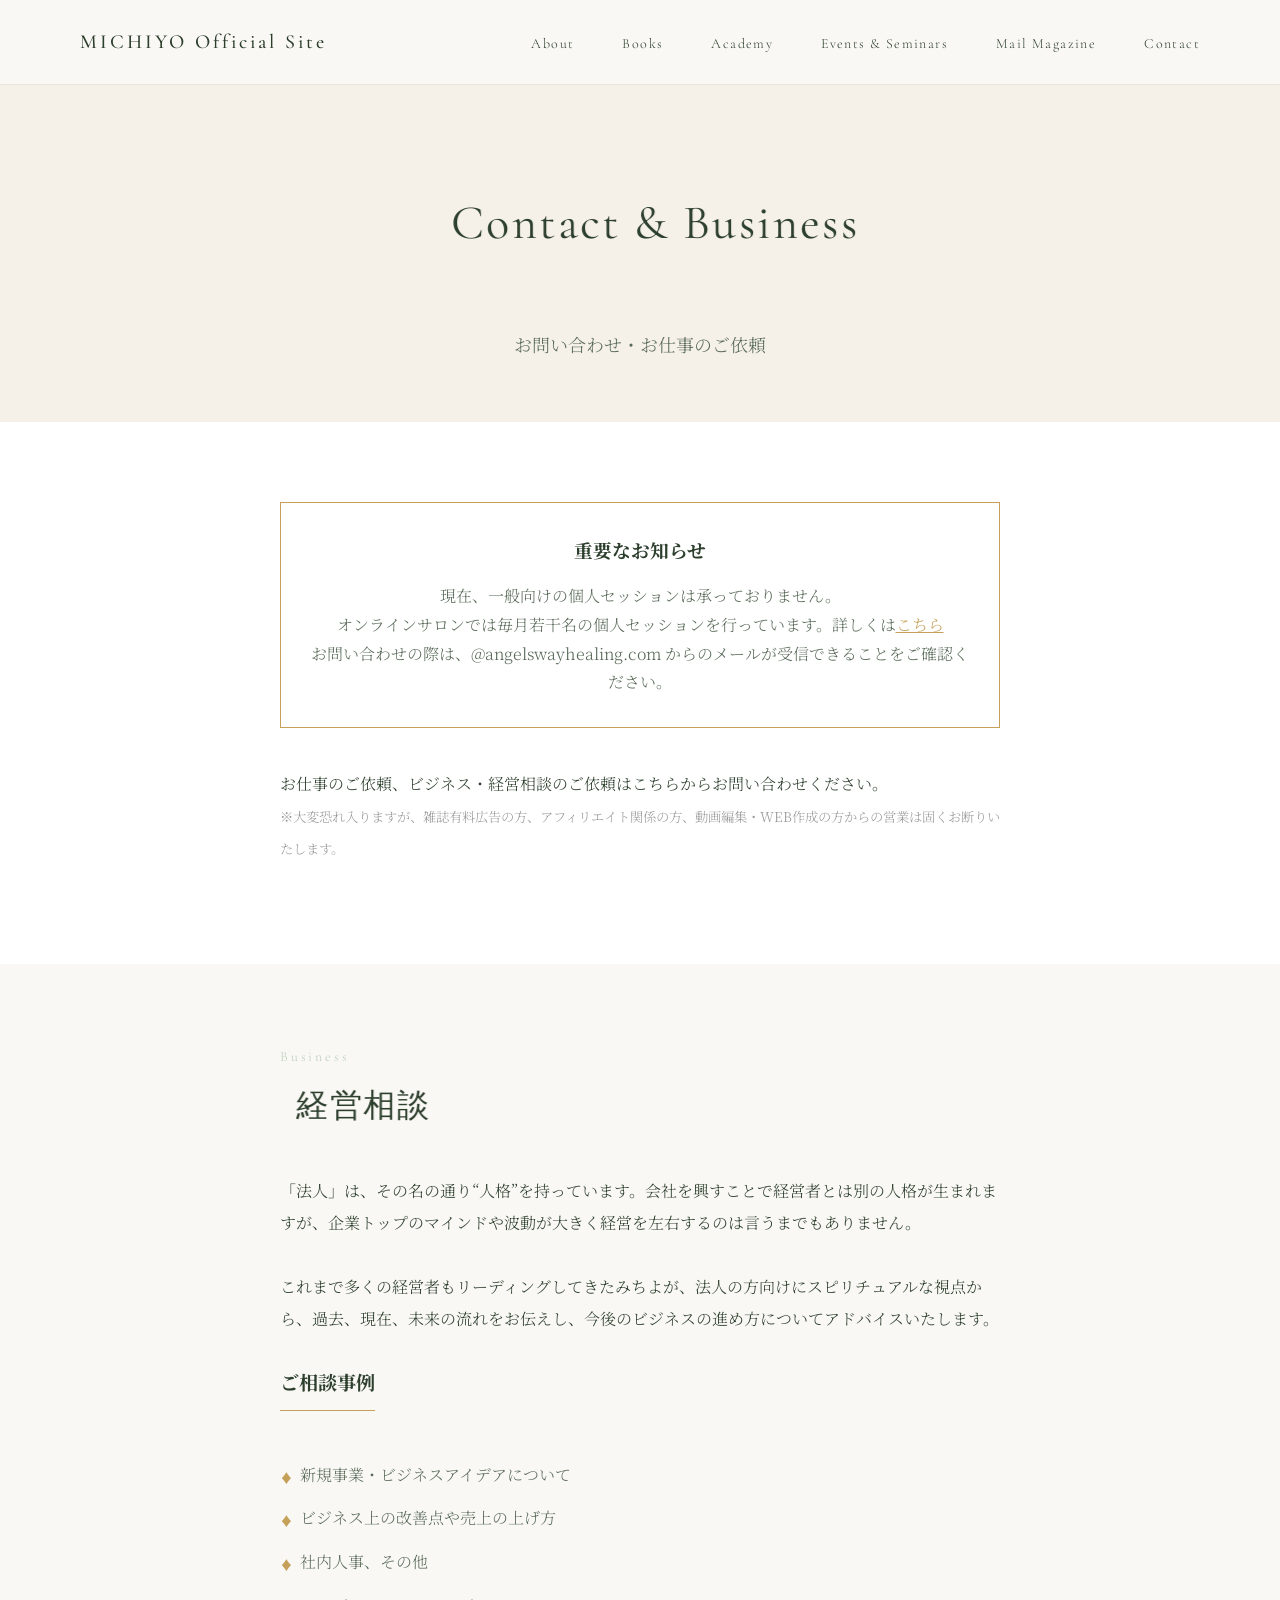
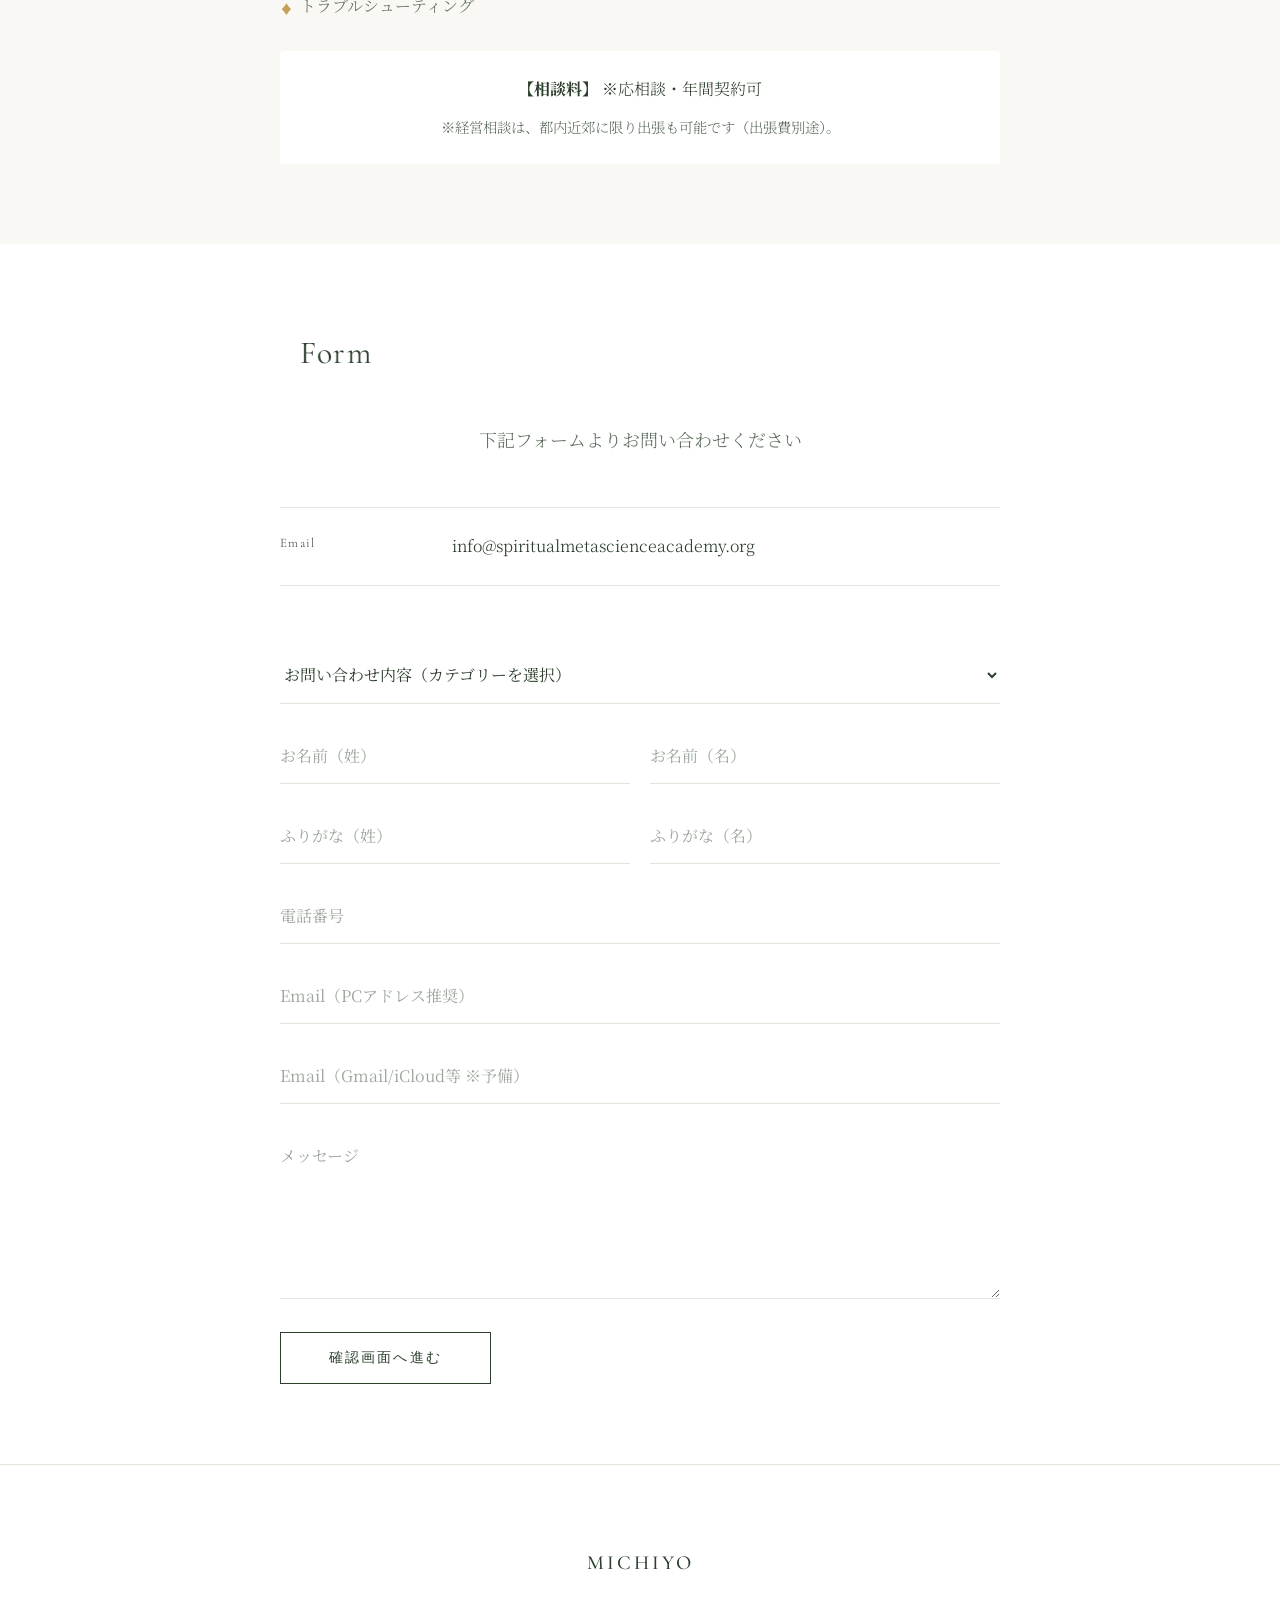
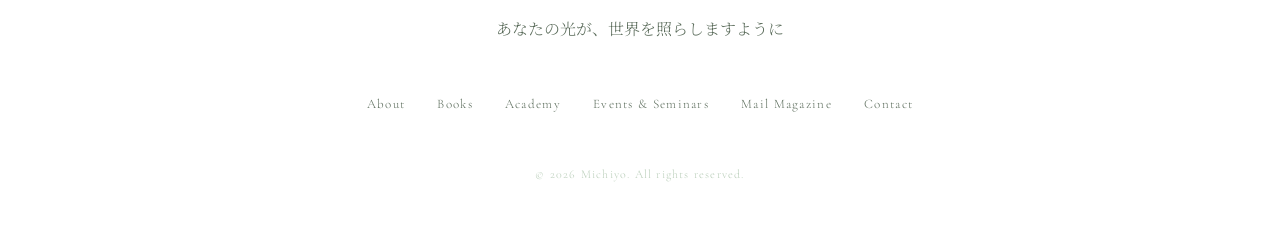
==== contact.html @ 3edd94bf "2026年1月23日みちよLP" ====
<!DOCTYPE html>
<html lang="ja">

<head>
    <meta charset="UTF-8">
    <meta name="viewport" content="width=device-width, initial-scale=1.0">
    <title>Contact & Business Consulting - MICHIYO Official Site</title>
    <meta name="description" content="お問い合わせ、取材・執筆ご依頼、法人向け経営相談について。">
    <link rel="stylesheet" href="styles.css?v=2">
    <link rel="preconnect" href="https://fonts.googleapis.com">
    <link rel="preconnect" href="https://fonts.gstatic.com" crossorigin>
    <link rel="icon" type="image/png" href="./favicon.png?v=4">
    <link
        href="https://fonts.googleapis.com/css2?family=Noto+Serif+JP:wght@200;300;400;500;600;700&family=Cormorant+Garamond:wght@300;400;500;600;700&family=Pinyon+Script&display=swap"
        rel="stylesheet">
    <style>
        .page-header {
            padding-top: 180px;
            padding-bottom: 60px;
            text-align: center;
            background: var(--color-beige);
        }

        .content-section {
            padding: 80px 0;
            background: var(--color-white);
        }

        .consulting-section {
            background: var(--color-cream);
            padding: 80px 0;
        }

        .notice-box {
            border: 1px solid var(--color-gold);
            padding: 30px;
            margin-bottom: 40px;
            text-align: center;
            background: rgba(255, 255, 255, 0.5);
        }

        .consulting-list {
            list-style: none;
            margin: 30px 0;
        }

        .consulting-list li {
            padding-left: 20px;
            position: relative;
            margin-bottom: 15px;
            color: var(--color-text-light);
            line-height: 1.8;
        }

        .consulting-list li::before {
            content: '♦';
            position: absolute;
            left: 0;
            color: var(--color-gold);
            font-size: 0.8em;
            top: 5px;
        }

        .consulting-fee {
            background: var(--color-white);
            padding: 24px;
            text-align: center;
            margin-top: 30px;
            border-radius: 4px;
        }
    </style>
</head>

<body>
    <!-- ナビゲーション -->
    <nav class="navbar">
        <div class="nav-container">
            <a href="index.html#home" class="nav-logo">MICHIYO Official Site</a>
            <ul class="nav-menu" id="nav-menu">
                <li><a href="index.html#about" class="nav-link">About</a></li>
                <li><a href="index.html#books" class="nav-link">Books</a></li>
                <li><a href="index.html#academy" class="nav-link">Academy</a></li>
                <li><a href="index.html#courses" class="nav-link">Events & Seminars</a></li>
                <li><a href="index.html#message" class="nav-link">Mail Magazine</a></li>
                <li><a href="contact.html" class="nav-link">Contact</a></li>
            </ul>
            <div class="hamburger" id="hamburger">
                <span></span>
                <span></span>
            </div>
        </div>
    </nav>

    <!-- Page Header -->
    <header class="page-header">
        <div class="container">
            <h1 class="section-title">Contact & Business</h1>
            <p class="section-intro" style="margin-bottom: 0;">お問い合わせ・お仕事のご依頼</p>
        </div>
    </header>

    <!-- Main Content -->
    <main>
        <!-- Notice Section -->
        <section class="content-section">
            <div class="container-narrow">
                <div class="notice-box">
                    <h3 style="margin-bottom: 15px; color: var(--color-text);">重要なお知らせ</h3>
                    <p style="color: var(--color-text-light); line-height: 1.8;">
                        現在、一般向けの個人セッションは承っておりません。<br>
                        オンラインサロンでは毎月若干名の個人セッションを行っています。詳しくは<a href="https://lounge.dmm.com/detail/1986/" target="_blank"
                            rel="noopener noreferrer"
                            style="color: var(--color-gold); text-decoration: underline;">こちら</a><br>
                        お問い合わせの際は、@angelswayhealing.com からのメールが受信できることをご確認ください。
                    </p>
                </div>

                <div class="text-content">
                    <p style="margin-bottom: 20px; line-height: 2;">
                        お仕事のご依頼、ビジネス・経営相談のご依頼はこちらからお問い合わせください。<br>
                        <small
                            style="color: #999;">※大変恐れ入りますが、雑誌有料広告の方、アフィリエイト関係の方、動画編集・WEB作成の方からの営業は固くお断りいたします。</small>
                    </p>
                </div>
            </div>
        </section>

        <!-- Business Consulting Section -->
        <section class="consulting-section">
            <div class="container-narrow">
                <div class="section-number">Business</div>
                <h2 class="section-title" style="font-size: 2rem; margin-bottom: 40px;">経営相談</h2>

                <p style="line-height: 2; margin-bottom: 30px;">
                    「法人」は、その名の通り“人格”を持っています。会社を興すことで経営者とは別の人格が生まれますが、企業トップのマインドや波動が大きく経営を左右するのは言うまでもありません。<br><br>
                    これまで多くの経営者もリーディングしてきたみちよが、法人の方向けにスピリチュアルな視点から、過去、現在、未来の流れをお伝えし、今後のビジネスの進め方についてアドバイスいたします。
                </p>

                <h3
                    style="font-size: 1.2rem; margin-bottom: 20px; border-bottom: 1px solid var(--color-gold); padding-bottom: 10px; display: inline-block;">
                    ご相談事例</h3>
                <ul class="consulting-list">
                    <li>新規事業・ビジネスアイデアについて</li>
                    <li>ビジネス上の改善点や売上の上げ方</li>
                    <li>社内人事、その他</li>
                    <li>トラブルシューティング</li>
                </ul>

                <div class="consulting-fee">
                    <p><strong>【相談料】</strong> ※応相談・年間契約可</p>
                    <p style="font-size: 0.9em; margin-top: 10px; color: var(--color-text-light);">
                        ※経営相談は、都内近郊に限り出張も可能です（出張費別途）。</p>
                </div>
            </div>
        </section>

        <!-- Contact Form Section -->
        <section class="content-section" id="form">
            <div class="container-narrow">
                <h2 class="section-title" style="font-size: 2rem; margin-bottom: 40px;">Form</h2>
                <p class="section-intro" style="margin-bottom: 50px;">
                    下記フォームよりお問い合わせください
                </p>

                <div class="contact-info">
                    <div class="info-row">
                        <span class="info-label">Email</span>
                        <a href="mailto:info@spiritualmetascienceacademy.org"
                            class="info-value">info@spiritualmetascienceacademy.org</a>
                    </div>
                </div>

                <form class="contact-form" id="contact-form" action="https://ssl.formman.com/t/UVAS/validate"
                    method="post">
                    <!-- Formman Hidden Fields -->
                    <input type="hidden" name="ac" value="validate">
                    <!-- Note: sessID might be dynamic, but trying with the captured one. If it expires, user might need to use the form link directly. -->
                    <input type="hidden" name="sessID" value="8d919eaa7c3160d5641aaef59b17b1d9">
                    <input type="hidden" name="cookie" value="1">

                    <div class="form-row">
                        <select id="subject" name="0" required>
                            <option value="">お問い合わせ内容（カテゴリーを選択）</option>
                            <option value="一般社団法人スピリチュアルメタサイエンスアカデミーに関するお問い合わせ">一般社団法人SMAに関するお問い合わせ</option>
                            <option value="経営相談に関するお問い合わせ">経営相談に関するお問い合わせ</option>
                            <option value="お仕事・ビジネスのお問い合わせ">お仕事・ビジネスのお問い合わせ</option>
                            <option value="取材・執筆依頼に関するお問い合わせ">取材・執筆依頼に関するお問い合わせ</option>
                            <option value="その他">その他</option>
                        </select>
                    </div>

                    <div class="form-row" style="display: flex; gap: 20px;">
                        <input type="text" name="1_a" placeholder="お名前（姓）" required style="width: 100%;">
                        <input type="text" name="1_b" placeholder="お名前（名）" required style="width: 100%;">
                    </div>

                    <div class="form-row" style="display: flex; gap: 20px;">
                        <input type="text" name="2_a" placeholder="ふりがな（姓）" required style="width: 100%;">
                        <input type="text" name="2_b" placeholder="ふりがな（名）" required style="width: 100%;">
                    </div>

                    <div class="form-row">
                        <input type="tel" name="3" placeholder="電話番号" required>
                    </div>

                    <div class="form-row">
                        <input type="email" name="4" placeholder="Email（PCアドレス推奨）" required>
                    </div>

                    <div class="form-row">
                        <input type="email" name="5" placeholder="Email（Gmail/iCloud等 ※予備）" required>
                    </div>

                    <div class="form-row">
                        <textarea id="message" name="6" rows="6" placeholder="メッセージ" required></textarea>
                    </div>

                    <button type="submit" class="submit-btn">確認画面へ進む</button>
                </form>
            </div>
        </section>
    </main>

    <!-- Footer -->
    <footer class="footer">
        <div class="footer-content">
            <div class="footer-logo">MICHIYO</div>

            <p class="footer-message">
                あなたの光が、世界を照らしますように
            </p>

            <nav class="footer-nav">
                <a href="index.html#about">About</a>
                <a href="index.html#books">Books</a>
                <a href="index.html#academy">Academy</a>
                <a href="index.html#courses">Events & Seminars</a>
                <a href="index.html#message">Mail Magazine</a>
                <a href="contact.html">Contact</a>
            </nav>

            <p class="copyright">© 2026 Michiyo. All rights reserved.</p>
        </div>
    </footer>

    <script src="script.js"></script>
</body>

</html>
---- styles.css ----
﻿/* ===================================
   リセット & 基本設定
   =================================== */
* {
    margin: 0;
    padding: 0;
    box-sizing: border-box;
}

:root {
    /* カラーパレット - 明るく洗練された色調 */
    --color-white: #FFFFFF;
    --color-cream: #FAF8F5;
    --color-beige: #F5F1E8;
    --color-light-green: #D4E6D4;
    --color-sage: #B8CDB8;
    --color-olive: #8B9D83;
    --color-text: #2C3E2C;
    --color-text-light: #5A6B5A;
    --color-border: #E8E4DC;
    --color-gold: #C5A059;

    /* フォント */
    --font-serif: 'Noto Serif JP', serif;
    --font-sans: 'Cormorant Garamond', serif;
    --font-english: 'Cormorant Garamond', serif;

    /* スペーシング */
    --section-padding: 120px;
    --container-max: 1200px;
    --container-narrow: 800px;
}

html {
    scroll-behavior: smooth;
    font-size: 16px;
}

body {
    font-family: var(--font-serif);
    color: var(--color-text);
    background: var(--color-cream);
    line-height: 1.8;
    font-weight: 300;
    -webkit-font-smoothing: antialiased;
    -moz-osx-font-smoothing: grayscale;
}

/* ===================================
   コンテナ
   =================================== */
.container {
    max-width: var(--container-max);
    margin: 0 auto;
    padding: 0 40px;
}

.container-wide {
    max-width: 1400px;
    margin: 0 auto;
    padding: 0 40px;
}

.container-narrow {
    max-width: var(--container-narrow);
    margin: 0 auto;
    padding: 0 40px;
}

/* ===================================
   ナビゲーション
   =================================== */
.navbar {
    position: fixed;
    top: 0;
    left: 0;
    right: 0;
    z-index: 1000;
    background: rgba(250, 248, 245, 0.95);
    backdrop-filter: blur(10px);
    border-bottom: 1px solid var(--color-border);
    transition: all 0.3s ease;
}

.nav-container {
    max-width: var(--container-max);
    margin: 0 auto;
    padding: 24px 40px;
    display: flex;
    justify-content: space-between;
    align-items: center;
}

.nav-logo {
    font-family: var(--font-sans);
    font-size: 20px;
    font-weight: 500;
    letter-spacing: 0.15em;
    color: var(--color-text);
    text-decoration: none;
    transition: opacity 0.3s ease;
}

.nav-logo:hover {
    opacity: 0.6;
}

.nav-menu {
    display: flex;
    gap: 48px;
    list-style: none;
}

.nav-link {
    font-family: var(--font-sans);
    font-size: 14px;
    letter-spacing: 0.1em;
    color: var(--color-text);
    text-decoration: none;
    transition: color 0.3s ease;
    position: relative;
}

.nav-link::after {
    content: '';
    position: absolute;
    bottom: -4px;
    left: 0;
    width: 0;
    height: 1px;
    background: var(--color-olive);
    transition: width 0.3s ease;
}

.nav-link:hover {
    color: var(--color-olive);
}

.nav-link:hover::after {
    width: 100%;
}

.hamburger {
    display: none;
    flex-direction: column;
    gap: 6px;
    cursor: pointer;
}

.hamburger span {
    width: 24px;
    height: 1px;
    background: var(--color-text);
    transition: all 0.3s ease;
}

/* ===================================
   ヒーローセクション
   =================================== */
.hero {
    position: relative;
    height: 100vh;
    min-height: 700px;
    display: flex;
    align-items: center;
    justify-content: flex-start;
    overflow: hidden;
}

.hero-image-wrapper {
    position: absolute;
    top: 0;
    left: 0;
    width: 100%;
    height: 100%;
    opacity: 0;
    animation: fadeInImage 1.5s ease-out 0.3s forwards;
}

.hero-image {
    width: 100%;
    height: 100%;
    object-fit: cover;
    object-position: center;
}

.hero-overlay {
    position: absolute;
    top: 0;
    left: 0;
    width: 100%;
    height: 100%;
    background: linear-gradient(90deg,
            rgba(250, 248, 245, 0.4) 0%,
            rgba(250, 248, 245, 0.1) 60%,
            rgba(212, 230, 212, 0.1) 100%);
}

.hero-content {
    position: relative;
    z-index: 2;
    text-align: left;
    max-width: 600px;
    padding: 0 40px;
    margin-left: 8%;
    opacity: 0;
    animation: fadeInUp 1.2s ease-out 0.8s forwards;
}

.hero-title {
    font-family: var(--font-serif);
    font-size: clamp(24px, 4vw, 42px);
    font-weight: 300;
    line-height: 1.6;
    color: var(--color-text);
    margin-bottom: 24px;
}

.title-line {
    display: block;
}

/* ===================================
   サインアニメーション
   =================================== */
.hero-signature {
    font-family: 'Pinyon Script', cursive;
    font-size: 64px;
    color: var(--color-text);
    margin: 16px 0 24px;
    opacity: 0;
    clip-path: polygon(0 0, 0 100%, 0 100%, 0 0);
    animation: drawSignature 2s ease-in-out 1.2s forwards, fadeIn 0.5s ease-out 1.2s forwards;
    transform: rotate(-3deg);
    transform-origin: left center;
}

@keyframes drawSignature {
    0% {
        clip-path: polygon(0 0, 0 100%, 0 100%, 0 0);
    }

    100% {
        clip-path: polygon(0 0, 0 100%, 100% 100%, 100% 0);
    }
}

.hero-subtitle {
    font-family: var(--font-sans);
    font-size: 13px;
    letter-spacing: 0.2em;
    color: var(--color-text);
    font-weight: 400;
    opacity: 0;
    animation: fadeInUp 1s ease-out 2.5s forwards;
}

.scroll-indicator {
    position: absolute;
    bottom: 40px;
    left: 8%;
    transform: none;
    display: flex;
    flex-direction: column;
    align-items: center;
    opacity: 0;
    animation: fadeIn 1s ease-out 1.5s forwards;
    z-index: 10;
    padding-left: 40px;
}

.scroll-indicator span {
    font-family: var(--font-sans);
    font-size: 12px;
    letter-spacing: 0.2em;
    color: var(--color-text-light);
}

.scroll-line {
    width: 1px;
    height: 40px;
    background: var(--color-olive);
    animation: scrollAnimation 2s ease-in-out infinite;
}

@keyframes scrollAnimation {

    0%,
    100% {
        opacity: 0;
        transform: translateY(0);
    }

    50% {
        opacity: 1;
        transform: translateY(10px);
    }
}

/* ===================================
   セクション共通
   =================================== */
section {
    padding: var(--section-padding) 0;
    position: relative;
}

.section-number {
    font-family: var(--font-sans);
    font-size: 14px;
    letter-spacing: 0.2em;
    color: var(--color-sage);
    margin-bottom: 8px;
}

.section-title {
    font-family: var(--font-sans);
    font-size: clamp(36px, 4vw, 48px);
    font-weight: 400;
    letter-spacing: 0.05em;
    color: var(--color-text);
    margin-bottom: 60px;
}

.section-intro {
    font-size: 18px;
    line-height: 2;
    color: var(--color-text-light);
    margin-bottom: 80px;
    text-align: center;
}

/* ===================================
   About
   =================================== */
.about {
    background: var(--color-white);
}

.about-content {
    display: grid;
    grid-template-columns: 1.2fr 1fr;
    gap: 80px;
    align-items: start;
}

.about-lead {
    font-size: 28px;
    line-height: 2;
    margin-bottom: 48px;
    font-weight: 400;
    color: var(--color-text);
}

.about-description {
    margin-bottom: 60px;
}

.about-description p {
    font-size: 16px;
    line-height: 2;
    color: var(--color-text-light);
    margin-bottom: 24px;
}

.about-profile h3 {
    font-size: 18px;
    font-weight: 500;
    margin-bottom: 24px;
    color: var(--color-text);
}

.about-profile ul {
    list-style: none;
}

.about-profile li {
    font-size: 15px;
    line-height: 2;
    color: var(--color-text-light);
    padding-left: 20px;
    position: relative;
    margin-bottom: 12px;
}

.about-profile li::before {
    content: '—';
    position: absolute;
    left: 0;
    color: var(--color-sage);
}

.about-image {
    position: relative;
    padding-top: 133%;
}

.image-frame {
    position: absolute;
    top: 0;
    left: 0;
    width: 100%;
    height: 100%;
    background: linear-gradient(135deg, var(--color-light-green), var(--color-beige));
    border-radius: 2px;
}

/* ===================================
   About Updates
   =================================== */
.about-name {
    font-family: var(--font-serif);
    font-size: 2.2rem;
    margin-bottom: 2rem;
    color: var(--color-text);
    line-height: 1.3;
}

.about-name span {
    display: block;
    font-size: 1.1rem;
    font-family: var(--font-sans);
    margin-top: 0.8rem;
    color: var(--color-gold);
    font-weight: 500;
}

.about-actions {
    margin-top: 2.5rem;
}

.btn-outline {
    display: inline-block;
    padding: 0.8rem 2rem;
    border: 1px solid var(--color-gold);
    color: var(--color-gold);
    text-decoration: none;
    font-family: var(--font-english);
    letter-spacing: 0.1em;
    transition: all 0.3s ease;
    font-size: 0.9rem;
}

.btn-outline:hover {
    background: var(--color-gold);
    color: var(--color-white);
}

/* ===================================
   Books
   =================================== */
.books {
    position: relative;
    background: var(--color-beige);
    overflow: hidden;
    /* Ensure pseudo-element doesn't overflow */
}

.books::before {
    content: '';
    position: absolute;
    top: 0;
    left: 0;
    width: 100%;
    height: 100%;
    background-image: url('images/books_bg_new.jpg');
    background-size: cover;
    background-position: center;
    opacity: 0.15;
    /* Make it faint using opacity */
    pointer-events: none;
    /* Ensure clicks go through to content */
}

.books-grid {
    display: grid;
    grid-template-columns: repeat(auto-fill, minmax(180px, 1fr));
    gap: 40px;
    padding: 20px 0;
}

.book-item {
    display: block;
    text-decoration: none;
    transition: transform 0.3s ease;
}

.book-item img {
    width: 100%;
    height: auto;
    display: block;
    box-shadow: 0 10px 20px rgba(0, 0, 0, 0.1);
    transition: all 0.3s ease;
    border-radius: 2px;
}

.book-item:hover {
    transform: translateY(-8px);
}

.book-item:hover img {
    box-shadow: 0 15px 30px rgba(0, 0, 0, 0.15);
}

/* ===================================
   Oracle
   =================================== */
.oracle {
    background: var(--color-white);
}

.oracle-layout {
    display: grid;
    grid-template-columns: 1fr 1fr;
    gap: 100px;
    align-items: center;
}

.oracle-visual {
    position: relative;
    height: 600px;
    display: flex;
    align-items: center;
    justify-content: center;
}

.oracle-cards {
    position: relative;
    width: 100%;
    height: 100%;
    display: flex;
    align-items: center;
    justify-content: center;
}

.oracle-card {
    position: absolute;
    width: 280px;
    height: 400px;
    background: var(--color-white);
    border: 1px solid var(--color-border);
    border-radius: 2px;
    display: flex;
    align-items: center;
    justify-content: center;
    transition: all 0.4s ease;
    box-shadow: 0 4px 24px rgba(0, 0, 0, 0.06);
}

.card-1 {
    transform: rotate(-8deg) translateX(-40px);
    z-index: 3;
}

.card-2 {
    transform: rotate(0deg);
    z-index: 2;
}

.card-3 {
    transform: rotate(8deg) translateX(40px);
    z-index: 1;
}

.oracle-card:hover {
    transform: scale(1.05) rotate(0deg) !important;
    z-index: 10;
    box-shadow: 0 8px 32px rgba(0, 0, 0, 0.12);
}

.card-title {
    font-size: 18px;
    font-weight: 500;
    color: var(--color-text);
    letter-spacing: 0.05em;
}

.oracle-content {
    padding: 60px 0;
}

.oracle-lead {
    font-size: 24px;
    line-height: 2;
    margin-bottom: 32px;
    font-weight: 400;
}

.oracle-description {
    font-size: 16px;
    line-height: 2;
    color: var(--color-text-light);
    margin-bottom: 40px;
}

.oracle-features {
    list-style: none;
}

.oracle-features li {
    font-size: 15px;
    line-height: 2;
    color: var(--color-text-light);
    padding-left: 20px;
    position: relative;
    margin-bottom: 8px;
}

.oracle-features li::before {
    content: '—';
    position: absolute;
    left: 0;
    color: var(--color-sage);
}

/* ===================================
   Courses
   =================================== */
.courses {
    background: var(--color-light-green);
}

.courses-list {
    display: flex;
    flex-direction: column;
    gap: 1px;
    background: var(--color-border);
}

.course-item {
    background: var(--color-white);
    padding: 48px;
    transition: background 0.3s ease;
}

.course-item:hover {
    background: var(--color-cream);
}

.course-header {
    display: flex;
    justify-content: space-between;
    align-items: baseline;
    margin-bottom: 20px;
    gap: 24px;
}

.course-title {
    font-size: 22px;
    font-weight: 500;
    color: var(--color-text);
}

.course-duration {
    font-family: var(--font-sans);
    font-size: 13px;
    letter-spacing: 0.1em;
    color: var(--color-text-light);
    white-space: nowrap;
}

.course-description {
    font-size: 15px;
    line-height: 2;
    color: var(--color-text-light);
}

/* ===================================
   Message
   =================================== */
.message {
    background: var(--color-white);
}

.message-grid {
    display: grid;
    grid-template-columns: repeat(3, 1fr);
    gap: 48px;
}

.message-item {
    border-top: 1px solid var(--color-border);
    padding-top: 24px;
}

.message-date {
    font-family: var(--font-sans);
    font-size: 12px;
    letter-spacing: 0.1em;
    color: var(--color-sage);
    display: block;
    margin-bottom: 16px;
}

.message-title {
    font-size: 20px;
    font-weight: 500;
    margin-bottom: 16px;
    color: var(--color-text);
}

.message-excerpt {
    font-size: 15px;
    line-height: 1.9;
    color: var(--color-text-light);
}

/* ===================================
   Contact
   =================================== */
.contact {
    background: var(--color-beige);
}

.contact-intro {
    text-align: center;
    font-size: 18px;
    line-height: 2;
    color: var(--color-text-light);
    margin-bottom: 60px;
}

.contact-info {
    margin-bottom: 60px;
}

.info-row {
    display: grid;
    grid-template-columns: 140px 1fr;
    gap: 32px;
    padding: 24px 0;
    border-bottom: 1px solid var(--color-border);
}

.info-row:first-child {
    border-top: 1px solid var(--color-border);
}

.info-label {
    font-family: var(--font-sans);
    font-size: 13px;
    letter-spacing: 0.1em;
    color: var(--color-text);
}

.info-value {
    font-size: 16px;
    color: var(--color-text);
    text-decoration: none;
    transition: color 0.3s ease;
}

.info-value:hover {
    color: var(--color-olive);
}

.info-text {
    font-size: 15px;
    color: var(--color-text-light);
}

.contact-form {
    display: flex;
    flex-direction: column;
    gap: 24px;
}

.form-row input,
.form-row select,
.form-row textarea {
    width: 100%;
    padding: 16px 0;
    border: none;
    border-bottom: 1px solid var(--color-border);
    background: transparent;
    font-family: var(--font-serif);
    font-size: 16px;
    color: var(--color-text);
    transition: border-color 0.3s ease;
}

.form-row input::placeholder,
.form-row textarea::placeholder {
    color: var(--color-text-light);
    opacity: 0.6;
}

.form-row input:focus,
.form-row select:focus,
.form-row textarea:focus {
    outline: none;
    border-bottom-color: var(--color-olive);
}

.form-row textarea {
    resize: vertical;
    min-height: 120px;
}

.submit-btn {
    align-self: flex-start;
    padding: 16px 48px;
    border: 1px solid var(--color-text);
    background: transparent;
    font-family: var(--font-sans);
    font-size: 14px;
    letter-spacing: 0.15em;
    color: var(--color-text);
    cursor: pointer;
    transition: all 0.3s ease;
}

.submit-btn:hover {
    background: var(--color-text);
    color: var(--color-white);
}

/* ===================================
   Footer
   =================================== */
.footer {
    background: var(--color-white);
    padding: 80px 0 40px;
    border-top: 1px solid var(--color-border);
}

.footer-content {
    max-width: var(--container-max);
    margin: 0 auto;
    padding: 0 40px;
    text-align: center;
}

.footer-logo {
    font-family: var(--font-sans);
    font-size: 20px;
    font-weight: 500;
    letter-spacing: 0.15em;
    margin-bottom: 32px;
    color: var(--color-text);
}

.footer-message {
    font-size: 16px;
    line-height: 2;
    color: var(--color-text-light);
    margin-bottom: 48px;
}

.footer-nav {
    display: flex;
    justify-content: center;
    gap: 32px;
    margin-bottom: 48px;
    flex-wrap: wrap;
}

.footer-nav a {
    font-family: var(--font-sans);
    font-size: 13px;
    letter-spacing: 0.1em;
    color: var(--color-text-light);
    text-decoration: none;
    transition: color 0.3s ease;
}

.footer-nav a:hover {
    color: var(--color-olive);
}

.copyright {
    font-family: var(--font-sans);
    font-size: 12px;
    letter-spacing: 0.1em;
    color: var(--color-sage);
}

/* ===================================
   レスポンシブデザイン
   =================================== */
@media (max-width: 1024px) {
    :root {
        --section-padding: 80px;
    }

    .about-content,
    .oracle-layout {
        grid-template-columns: 1fr;
        gap: 60px;
    }

    .books-grid {
        grid-template-columns: repeat(2, 1fr);
    }

    .message-grid {
        grid-template-columns: 1fr;
    }
}

@media (max-width: 768px) {
    :root {
        --section-padding: 60px;
    }

    .container,
    .container-wide,
    .container-narrow {
        padding: 0 24px;
    }

    .nav-container {
        padding: 20px 24px;
    }

    .nav-menu {
        position: fixed;
        top: 71px;
        left: -100%;
        width: 100%;
        height: calc(100vh - 71px);
        flex-direction: column;
        background: var(--color-cream);
        padding: 40px 24px;
        gap: 32px;
        transition: left 0.3s ease;
        border-top: 1px solid var(--color-border);
    }

    .nav-menu.active {
        left: 0;
    }

    .hamburger {
        display: flex;
    }

    .books-grid {
        grid-template-columns: 1fr;
    }

    .oracle-visual {
        height: 450px;
    }

    .oracle-card {
        width: 220px;
        height: 320px;
    }

    .course-header {
        flex-direction: column;
        align-items: flex-start;
        gap: 12px;
    }

    .course-item {
        padding: 32px 24px;
    }

    .info-row {
        grid-template-columns: 1fr;
        gap: 12px;
    }
}

/* ===================================
   アニメーション
   =================================== */
@keyframes fadeInImage {
    from {
        opacity: 0;
    }

    to {
        opacity: 1;
    }
}

@keyframes fadeInUp {
    from {
        opacity: 0;
        transform: translateY(30px);
    }

    to {
        opacity: 1;
        transform: translateY(0);
    }
}

@keyframes fadeIn {
    from {
        opacity: 0;
    }

    to {
        opacity: 1;
    }
}

@media (prefers-reduced-motion: no-preference) {
    .fade-in {
        opacity: 0;
        transform: translateY(30px);
        transition: opacity 0.8s ease, transform 0.8s ease;
    }

    .fade-in.visible {
        opacity: 1;
        transform: translateY(0);
    }
}

/* ===================================
   SNS & Links
   =================================== */
.social-links {
    background: var(--color-white);
    padding: 60px 0;
    border-bottom: 1px solid var(--color-border);
}

.social-grid {
    display: flex;
    justify-content: center;
    align-items: flex-start;
    flex-wrap: wrap;
    gap: 40px 60px;
}

.social-item {
    display: flex;
    flex-direction: column;
    align-items: center;
    gap: 12px;
    text-decoration: none;
    transition: transform 0.3s ease;
}

.social-item img {
    width: 48px;
    height: 48px;
    object-fit: contain;
    filter: grayscale(100%) opacity(0.5);
    transition: all 0.3s ease;
}

.social-item span {
    font-family: var(--font-sans);
    font-size: 11px;
    letter-spacing: 0.15em;
    color: var(--color-text-light);
    text-transform: uppercase;
    transition: color 0.3s ease;
}

.social-item:hover {
    transform: translateY(-4px);
}

.social-item:hover img {
    filter: grayscale(0%) opacity(1);
}

.social-item:hover span {
    color: var(--color-text);
}

@media (max-width: 768px) {
    .social-grid {
        gap: 32px 24px;
        display: grid;
        grid-template-columns: repeat(3, 1fr);
    }

    .social-item img {
        width: 36px;
        height: 36px;
    }

    .social-item span {
        font-size: 10px;
    }
}

/* ===================================
   Academy
   =================================== */
.academy {
    background: var(--color-white);
}

.academy-layout {
    display: grid;
    grid-template-columns: 1fr 1.2fr;
    gap: 80px;
    align-items: center;
}

.academy-image {
    position: relative;
    width: 85%;
    margin: 0 auto;
}

.academy-image .image-frame {
    position: relative;
    width: 100%;
    height: auto;
    background: linear-gradient(135deg, var(--color-light-green), var(--color-beige));
    border-radius: 2px;
    overflow: hidden;
}

.academy-image img {
    width: 100%;
    height: auto;
    display: block;
    object-fit: contain;
    transition: transform 0.5s ease;
}

.academy-image:hover img {
    transform: scale(1.05);
}

.academy-text-content {
    text-align: left;
}

.academy-lead {
    font-size: 24px;
    line-height: 1.8;
    margin-bottom: 32px;
    font-weight: 500;
    color: var(--color-text);
}

.academy-description {
    font-size: 16px;
    line-height: 2;
    color: var(--color-text-light);
    margin-bottom: 40px;
}

.academy-description p {
    margin-bottom: 24px;
}

.academy-btn-wrapper {
    display: flex;
    justify-content: flex-start;
    margin-top: 32px;
}

.academy-highlight {
    color: var(--color-gold);
    font-weight: 700;
}

@media (max-width: 1024px) {
    .academy-layout {
        grid-template-columns: 1fr;
        gap: 60px;
    }

    .academy-image {
        max-width: 500px;
        margin: 0 auto;
    }

    .academy-btn-wrapper {
        justify-content: center;
    }
}

/* ===================================
   Cursor Sparkle Effect
   =================================== */
.cursor-sparkle {
    position: fixed;
    pointer-events: none;
    z-index: 9999;
    will-change: transform, opacity;
    /* Glow for the star shape */
    filter: drop-shadow(0 0 3px rgba(255, 233, 160, 0.6));
}

@keyframes sparkleOn {
    0% {
        transform: scale(0) rotate(0deg);
        opacity: 0;
    }

    50% {
        transform: scale(1) rotate(180deg);
        opacity: 1;
    }

    100% {
        transform: scale(0) rotate(360deg);
        opacity: 0;
    }
}

/* ===================================
   Sliding Text Effect
   =================================== */
.horizontal-scroll-text {
    will-change: transform;
    display: inline-block;
    transition: transform 0.1s linear;
}

/* ===================================
   Healers Page
   =================================== */
.page-header {
    background: var(--color-beige);
    padding: 180px 0 80px;
    text-align: center;
}

.page-title {
    font-family: var(--font-serif);
    font-size: 36px;
    margin-bottom: 16px;
    color: var(--color-text);
}

.page-subtitle {
    font-size: 14px;
    letter-spacing: 0.1em;
    color: var(--color-text-light);
}

.healers-content {
    background: var(--color-white);
    padding: 80px 0;
}

.healers-intro {
    text-align: center;
    line-height: 2;
    margin-bottom: 80px;
    color: var(--color-text);
}

.healers-region {
    margin-bottom: 60px;
    padding-bottom: 40px;
    border-bottom: 1px dashed var(--color-border);
}

.healers-region:last-child {
    border-bottom: none;
}

.region-title {
    font-size: 20px;
    color: var(--color-sage);
    margin-bottom: 32px;
    padding-left: 16px;
    border-left: 3px solid var(--color-gold);
}

.healer-card {
    background: #fdfdfd;
    padding: 24px;
    margin-bottom: 16px;
    border-radius: 4px;
    border: 1px solid var(--color-border);
    transition: all 0.3s ease;
}

.healer-card:hover {
    border-color: var(--color-gold);
    box-shadow: 0 4px 16px rgba(0, 0, 0, 0.03);
}

.healer-card h4 {
    font-size: 18px;
    margin-bottom: 8px;
    color: var(--color-text);
}

.healer-location {
    font-size: 14px;
    color: var(--color-text-light);
    margin-bottom: 8px;
}

.healer-card a {
    font-size: 14px;
    color: var(--color-olive);
    text-decoration: none;
    word-break: break-all;
}

.healer-card a:hover {
    text-decoration: underline;
}
/* Events & Seminar Layout */
.events-layout {
    display: flex;
    align-items: center;
    gap: 60px;
    margin-top: 40px;
}

.events-content {
    flex: 1;
}

.events-image {
    flex: 1;
    max-width: 500px;
}

@media (max-width: 768px) {
    .events-layout {
        flex-direction: column;
    }
    
    .events-image {
        max-width: 100%;
        width: 100%;
        margin-top: 30px;
    }
}

/* Events Section Grid Layout (Same as About) */
.events-content-grid {
    display: grid;
    grid-template-columns: 1.2fr 1fr;
    gap: 80px;
    align-items: center;
}

.events-text {
    text-align: left;
}

.events-description p {
    font-size: 16px;
    line-height: 2;
    color: var(--color-text-light);
    margin-bottom: 24px;
}

.events-image-wrapper {
    position: relative;
    padding-top: 133%; /* Aspect ratio to match about image if needed, or just contain the image */
    width: 100%;
}

.events-image-wrapper img {
    position: absolute;
    top: 0;
    left: 0;
    width: 100%;
    height: 100%;
    object-fit: cover;
    border-radius: 2px;
}

@media (max-width: 768px) {
    .events-content-grid {
        grid-template-columns: 1fr;
        gap: 40px;
    }
    
    .events-image-wrapper {
        padding-top: 75%; /* Landscape for mobile */
    }
}

/* Events Section Reverse (Image Left) */
.events-content-reverse {
    display: grid;
    grid-template-columns: 1fr 1.2fr;
    gap: 80px;
    align-items: center;
}

@media (max-width: 768px) {
    .events-content-reverse {
        grid-template-columns: 1fr;
        gap: 40px;
    }
}
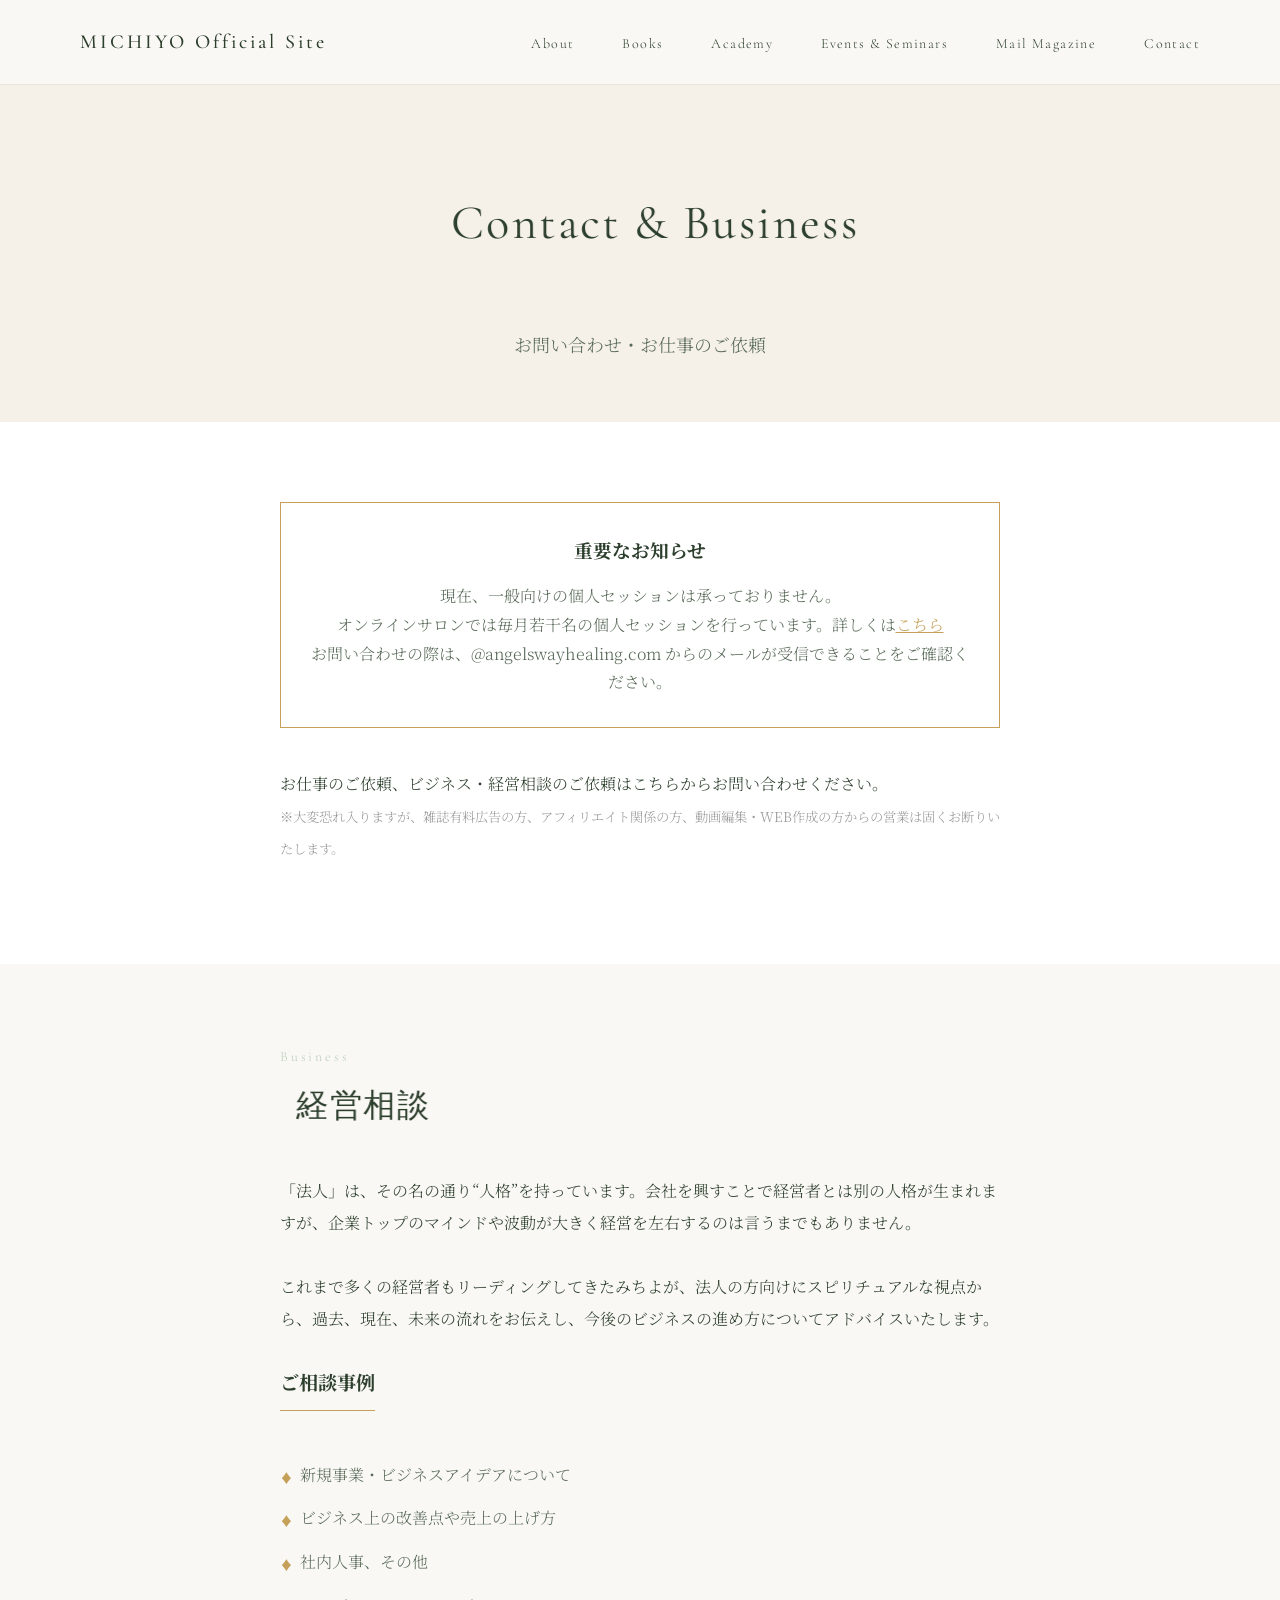
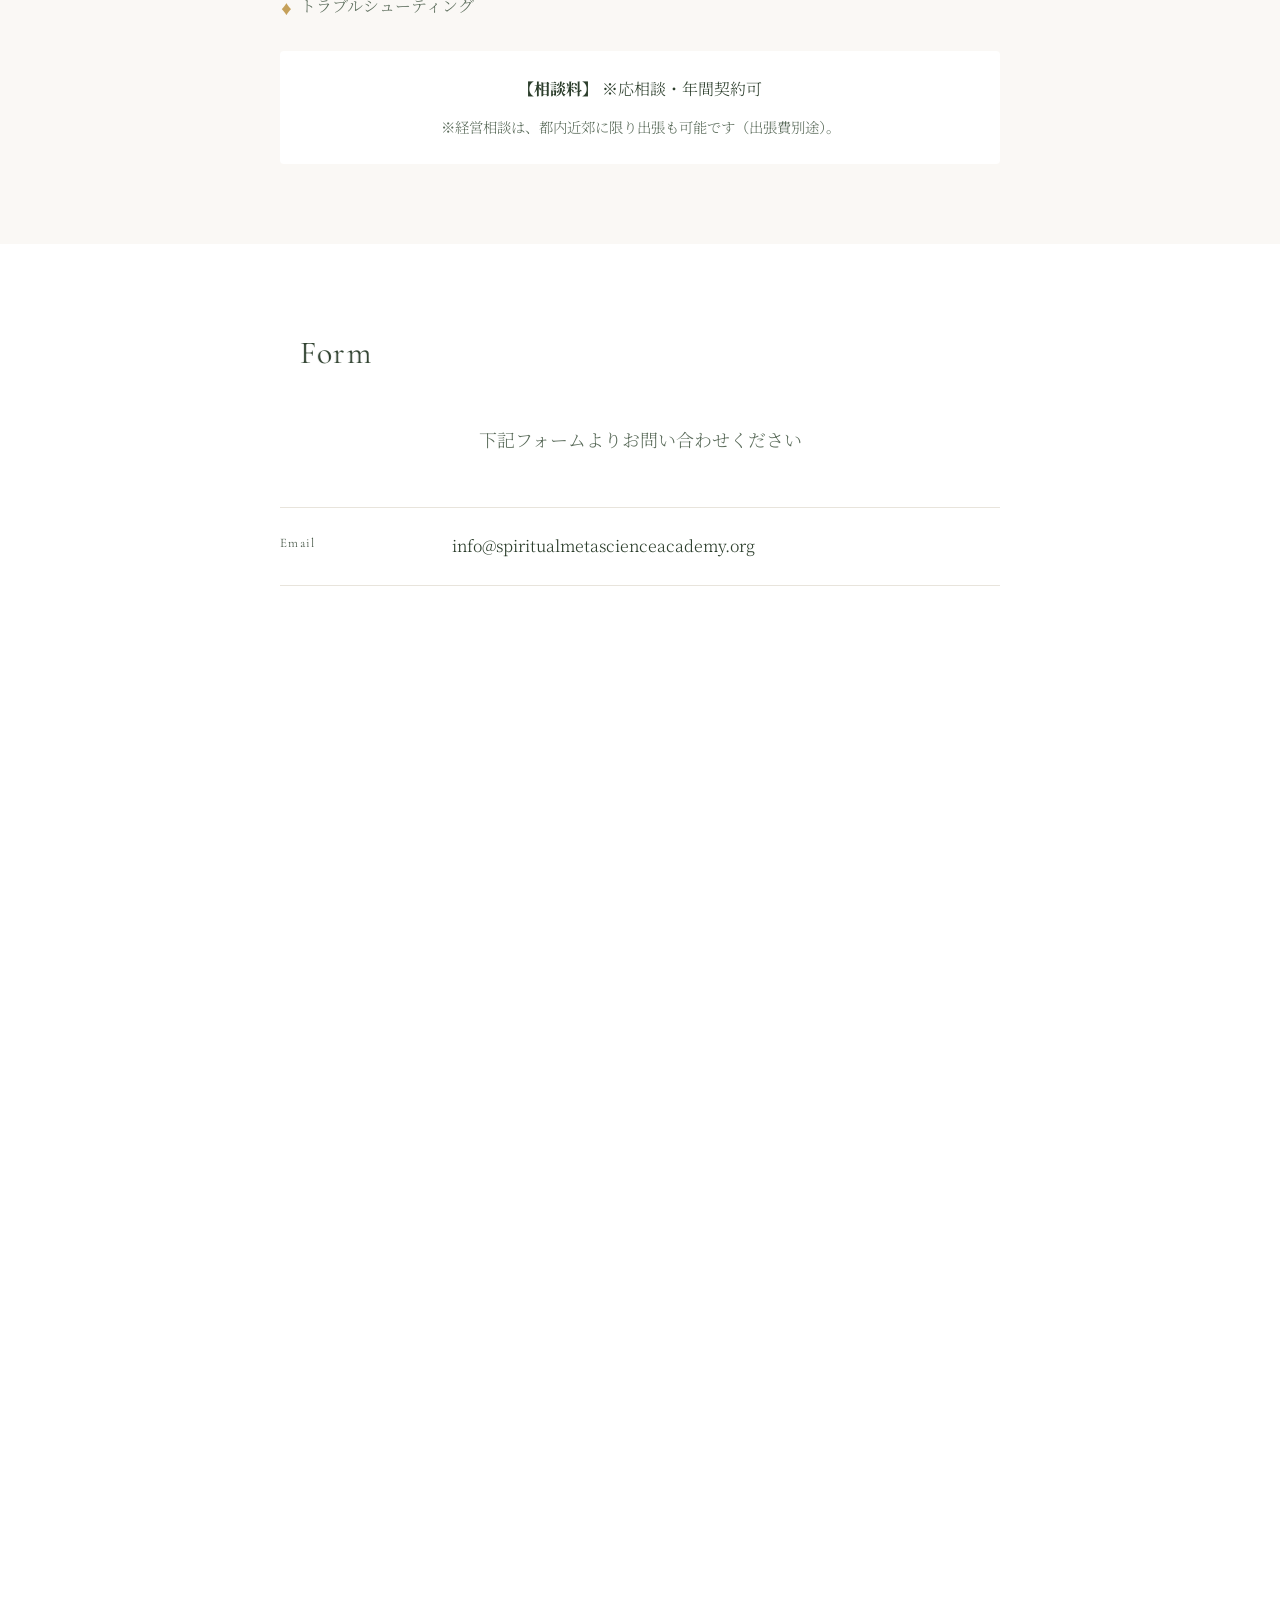
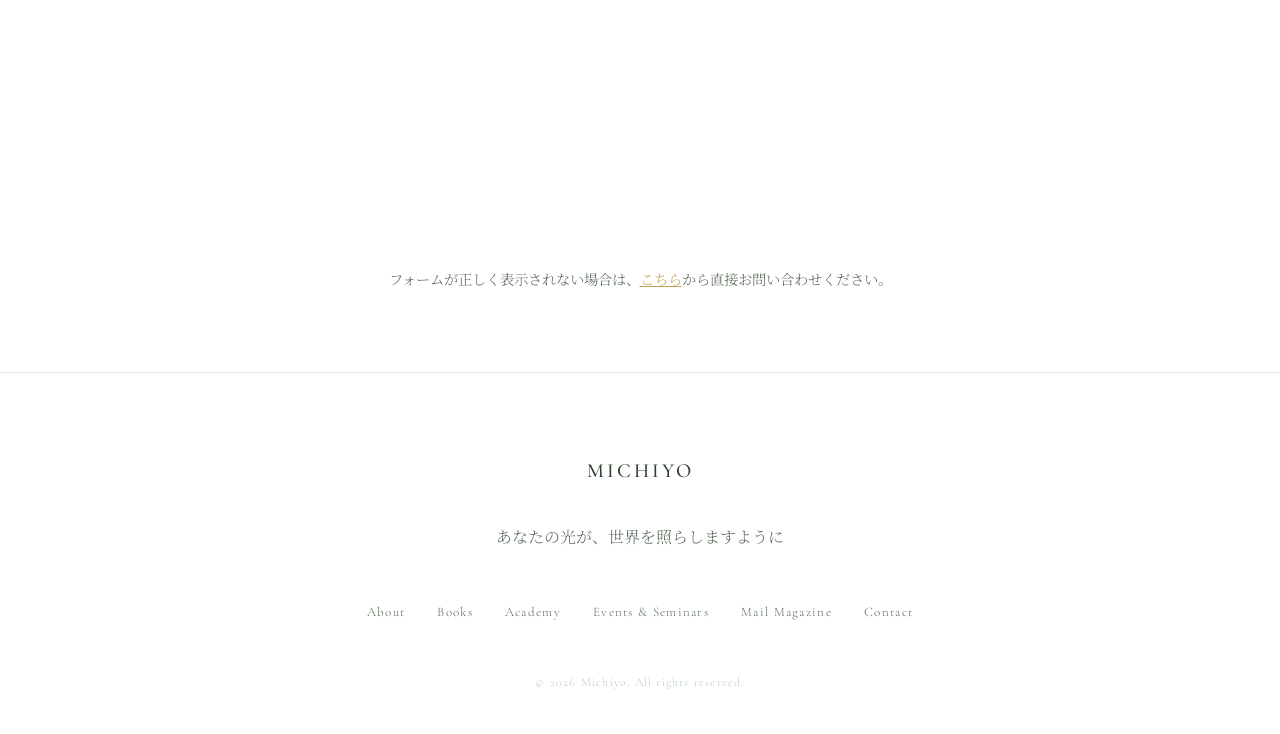
==== commit ed1adf58: "フォーム" ====
--- a/contact.html
+++ b/contact.html
@@ -170,53 +170,18 @@
                     </div>
                 </div>
 
-                <form class="contact-form" id="contact-form" action="https://ssl.formman.com/t/UVAS/validate"
-                    method="post">
-                    <!-- Formman Hidden Fields -->
-                    <input type="hidden" name="ac" value="validate">
-                    <!-- Note: sessID might be dynamic, but trying with the captured one. If it expires, user might need to use the form link directly. -->
-                    <input type="hidden" name="sessID" value="8d919eaa7c3160d5641aaef59b17b1d9">
-                    <input type="hidden" name="cookie" value="1">
-
-                    <div class="form-row">
-                        <select id="subject" name="0" required>
-                            <option value="">お問い合わせ内容（カテゴリーを選択）</option>
-                            <option value="一般社団法人スピリチュアルメタサイエンスアカデミーに関するお問い合わせ">一般社団法人SMAに関するお問い合わせ</option>
-                            <option value="経営相談に関するお問い合わせ">経営相談に関するお問い合わせ</option>
-                            <option value="お仕事・ビジネスのお問い合わせ">お仕事・ビジネスのお問い合わせ</option>
-                            <option value="取材・執筆依頼に関するお問い合わせ">取材・執筆依頼に関するお問い合わせ</option>
-                            <option value="その他">その他</option>
-                        </select>
-                    </div>
-
-                    <div class="form-row" style="display: flex; gap: 20px;">
-                        <input type="text" name="1_a" placeholder="お名前（姓）" required style="width: 100%;">
-                        <input type="text" name="1_b" placeholder="お名前（名）" required style="width: 100%;">
-                    </div>
-
-                    <div class="form-row" style="display: flex; gap: 20px;">
-                        <input type="text" name="2_a" placeholder="ふりがな（姓）" required style="width: 100%;">
-                        <input type="text" name="2_b" placeholder="ふりがな（名）" required style="width: 100%;">
-                    </div>
-
-                    <div class="form-row">
-                        <input type="tel" name="3" placeholder="電話番号" required>
-                    </div>
-
-                    <div class="form-row">
-                        <input type="email" name="4" placeholder="Email（PCアドレス推奨）" required>
-                    </div>
-
-                    <div class="form-row">
-                        <input type="email" name="5" placeholder="Email（Gmail/iCloud等 ※予備）" required>
-                    </div>
-
-                    <div class="form-row">
-                        <textarea id="message" name="6" rows="6" placeholder="メッセージ" required></textarea>
-                    </div>
-
-                    <button type="submit" class="submit-btn">確認画面へ進む</button>
-                </form>
+                <div class="formman-container"
+                    style="width: 100%; min-height: 800px; display: flex; justify-content: center;">
+                    <iframe src="https://ssl.formman.com/t/UVAS/" width="100%" height="1200" frameborder="0"
+                        style="border: none; max-width: 100%; overflow: hidden;" scrolling="yes"></iframe>
+                </div>
+                <!-- Fallback link -->
+                <div style="text-align: center; margin-top: 20px;">
+                    <p style="font-size: 0.9rem; color: var(--color-text-light);">
+                        フォームが正しく表示されない場合は、<a href="https://ssl.formman.com/t/UVAS/" target="_blank"
+                            style="text-decoration: underline; color: var(--color-gold);">こちら</a>から直接お問い合わせください。
+                    </p>
+                </div>
             </div>
         </section>
     </main>
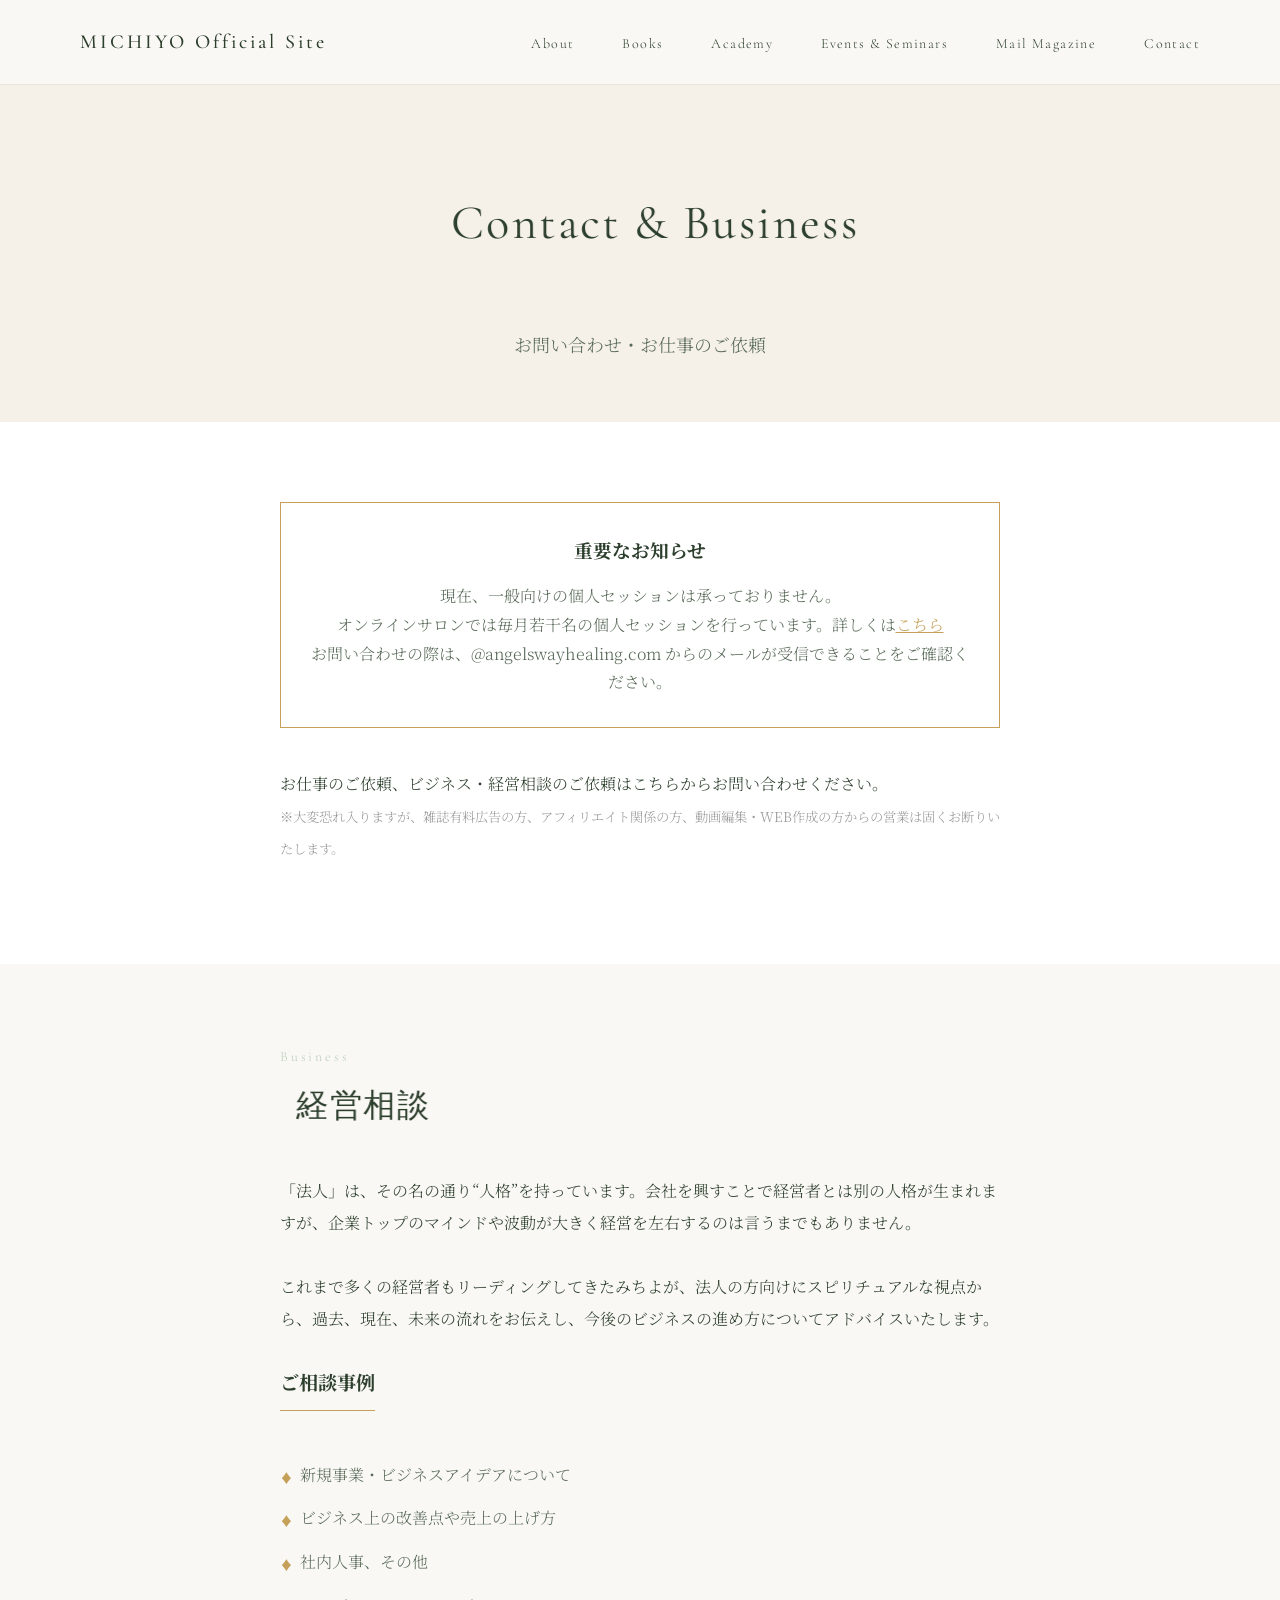
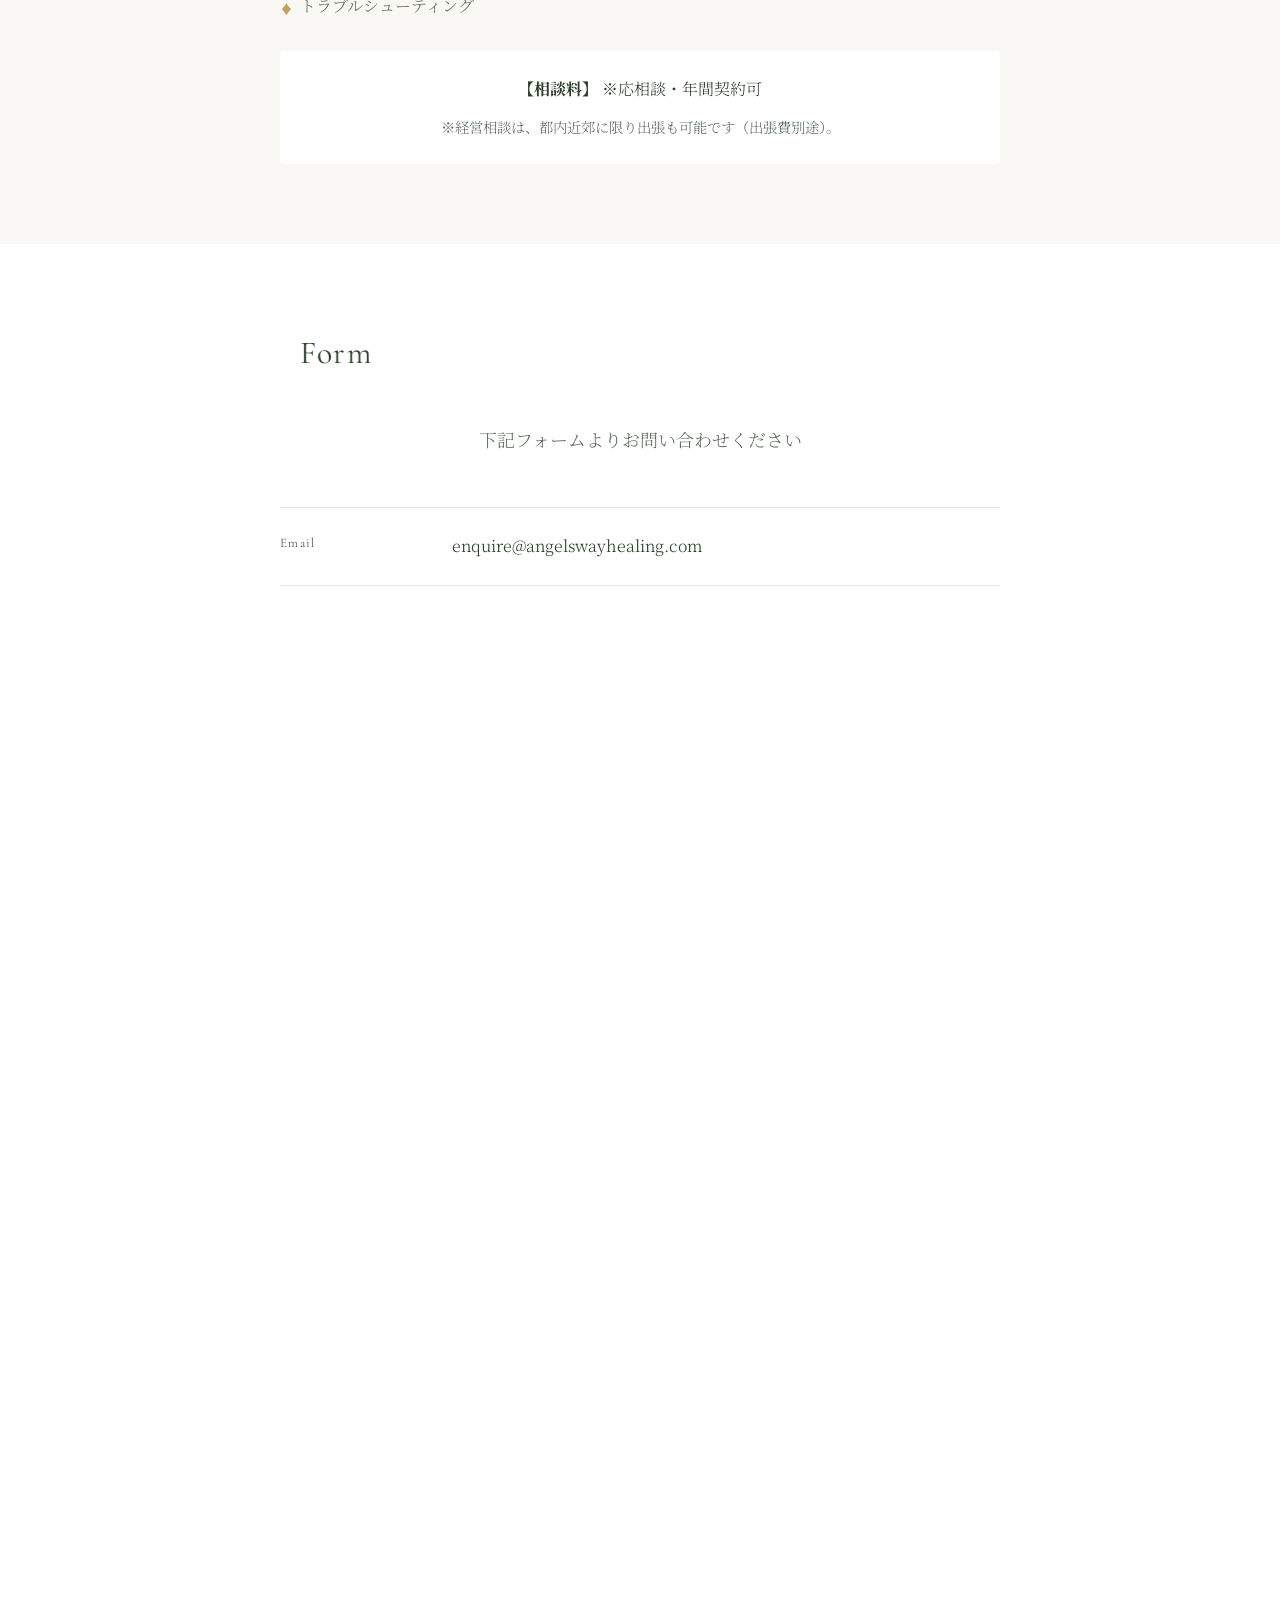
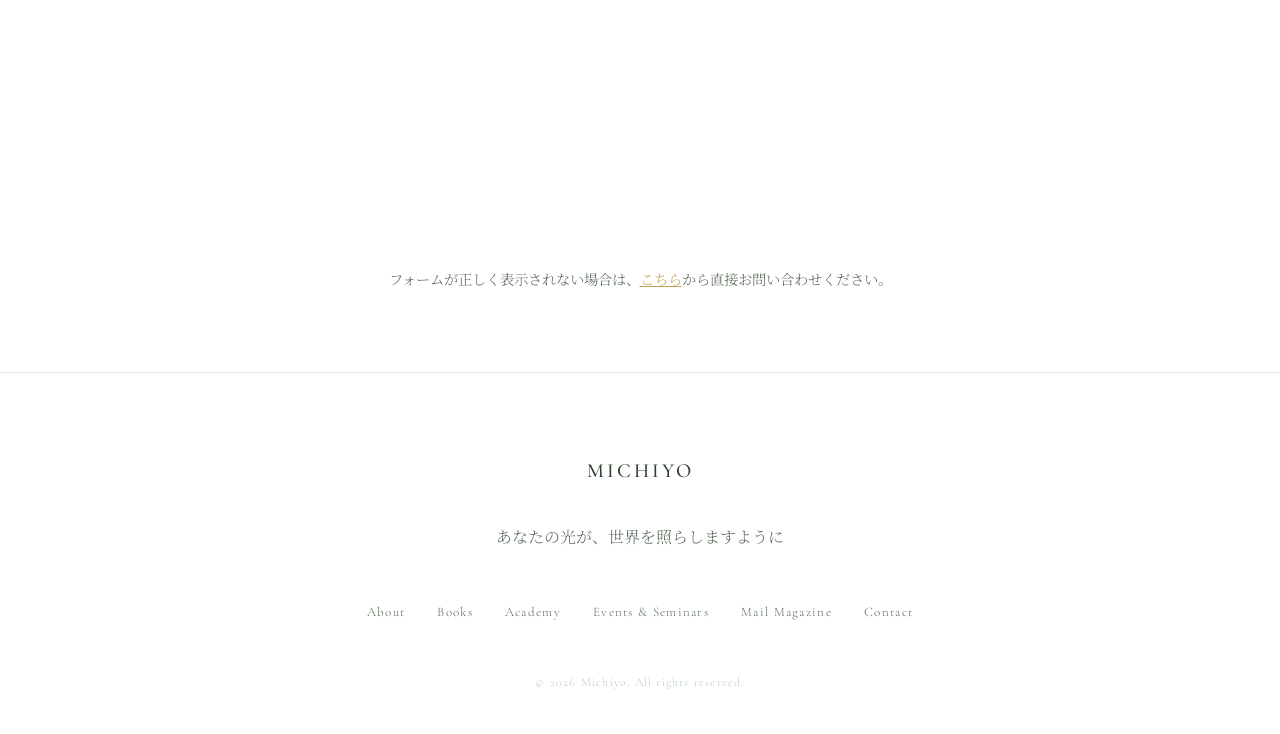
==== commit 23b80b33: "フォーム２" ====
--- a/contact.html
+++ b/contact.html
@@ -165,8 +165,8 @@
                 <div class="contact-info">
                     <div class="info-row">
                         <span class="info-label">Email</span>
-                        <a href="mailto:info@spiritualmetascienceacademy.org"
-                            class="info-value">info@spiritualmetascienceacademy.org</a>
+                        <a href="mailto:enquire@angelswayhealing.com"
+                            class="info-value">enquire@angelswayhealing.com</a>
                     </div>
                 </div>
 
